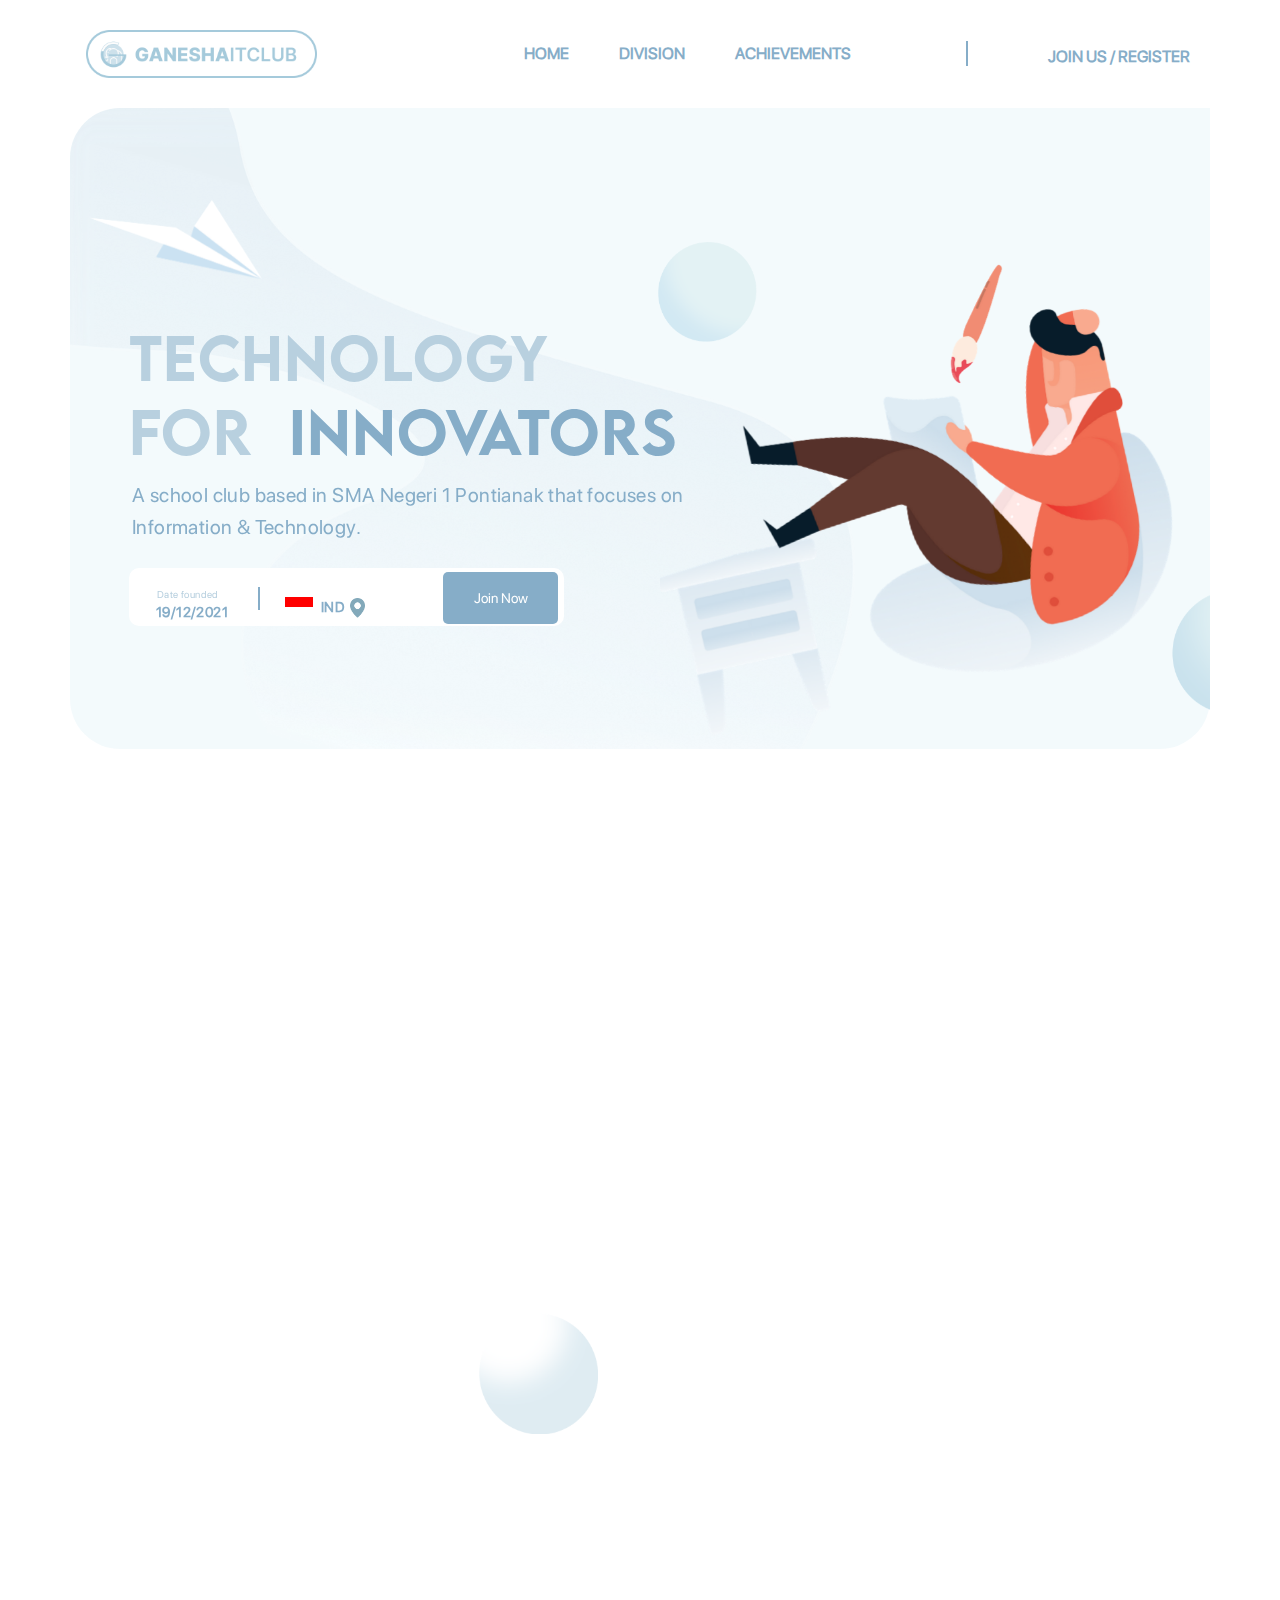
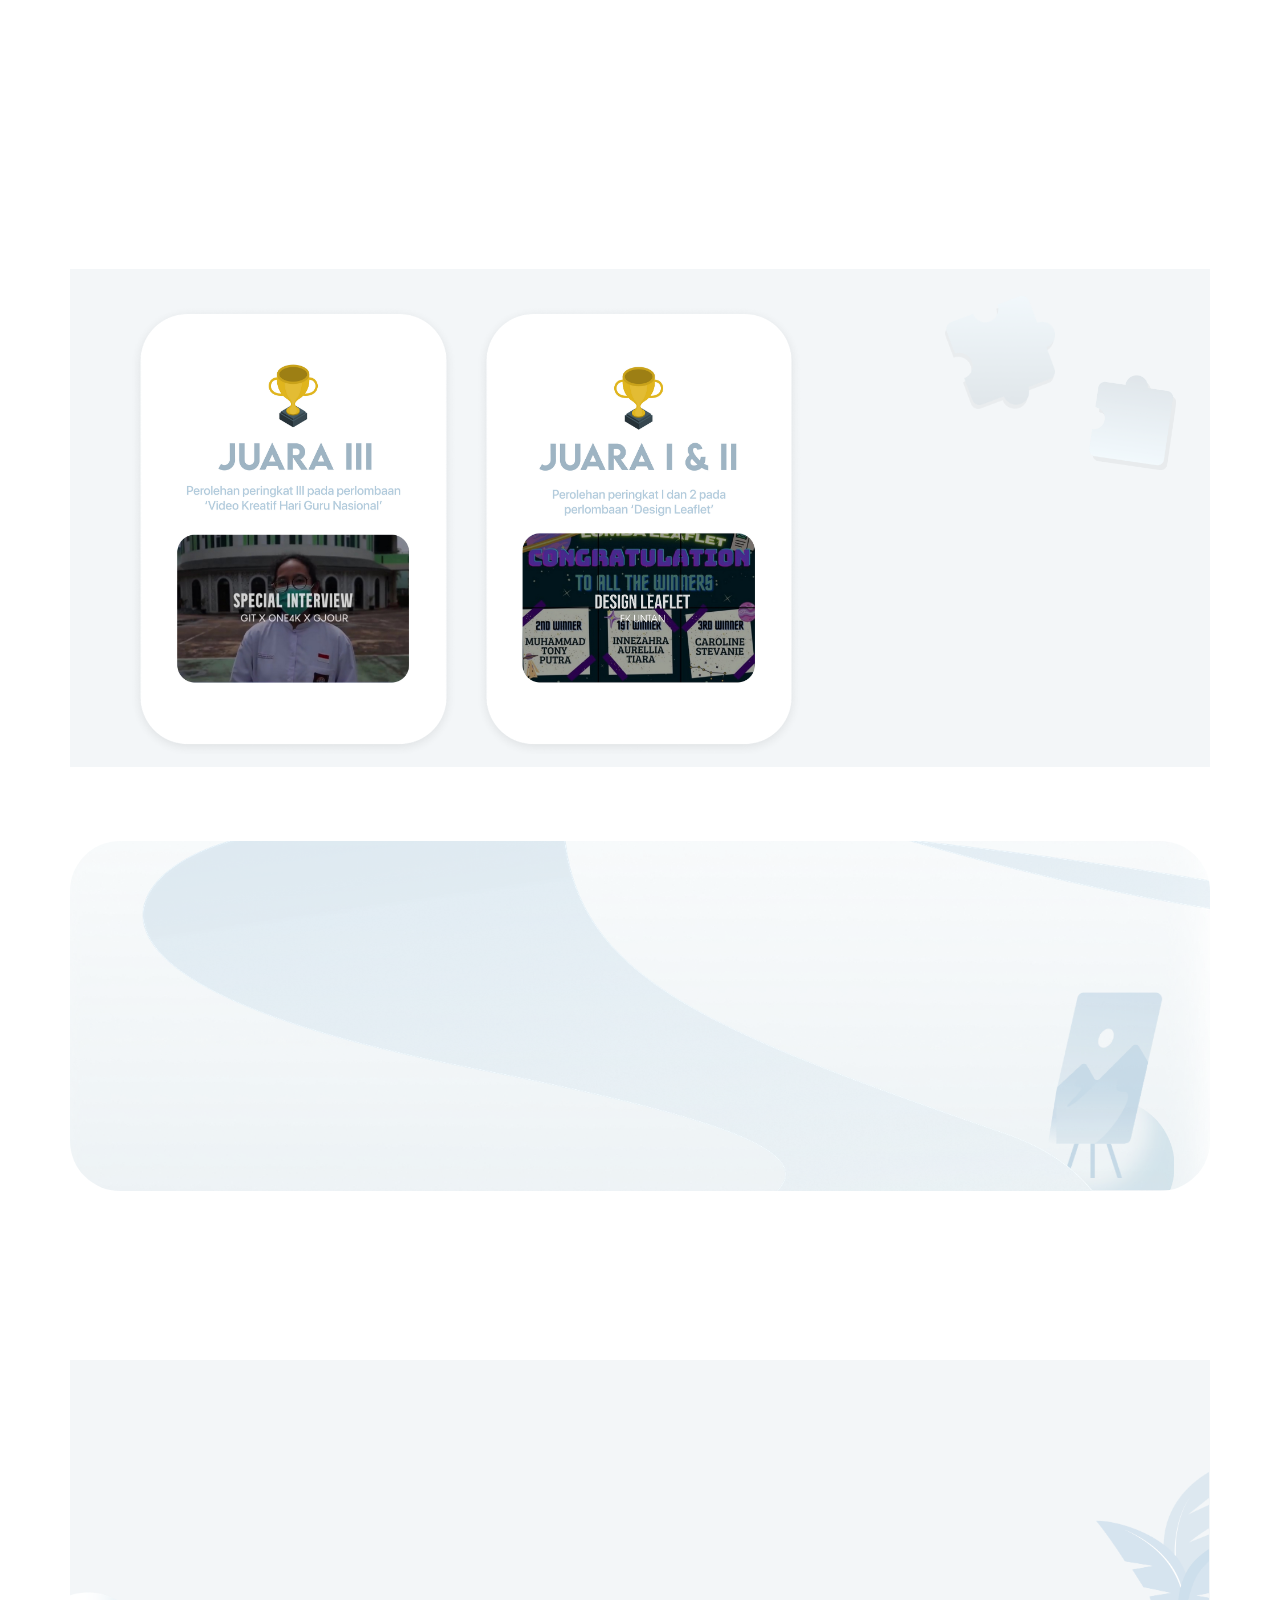
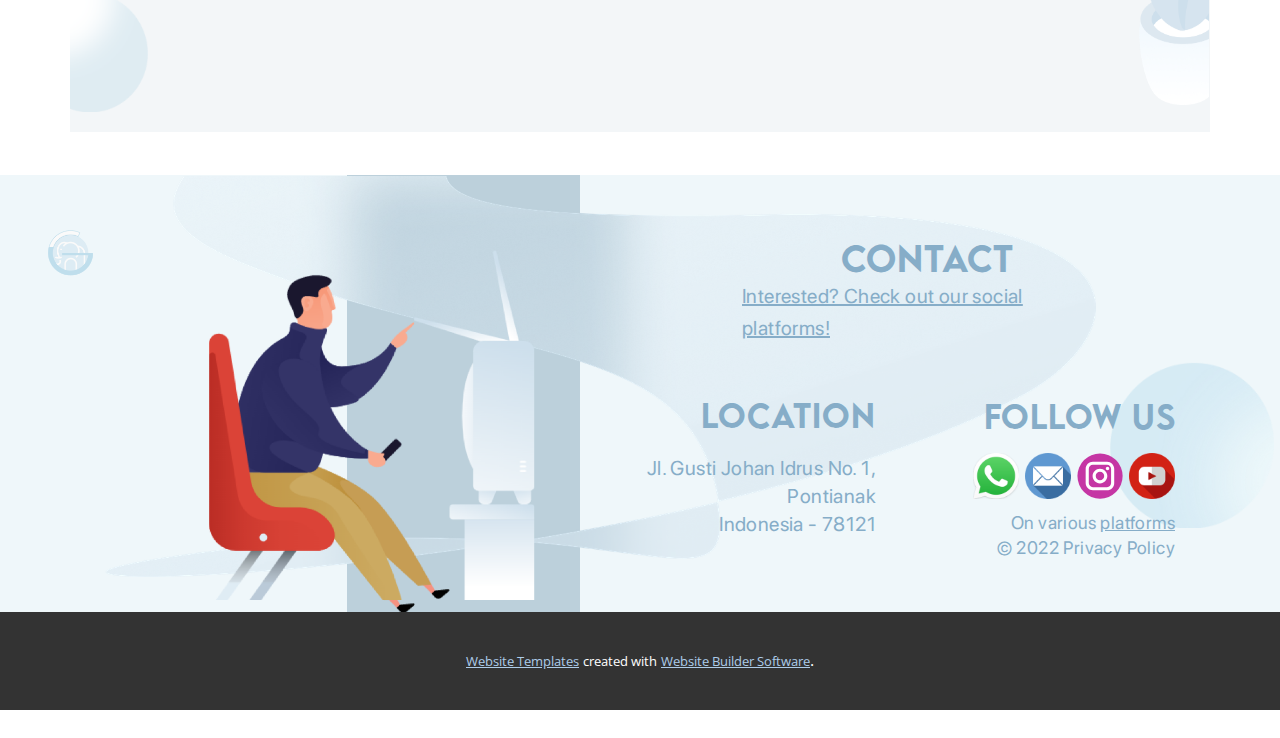
==== index.html @ 8671a5a2 "Add files via upload" ====
<!DOCTYPE html>
<html style="font-size: 16px;">
  <head>
    <meta name="viewport" content="width=device-width, initial-scale=1.0">
    <meta charset="utf-8">
    <meta name="keywords" content="TechnologyFor&nbsp; Innovators, Join Now, Date fou​nded​, programmingdivisi​on, networkingdivisi​on, divisions, multimediadivisi​on, Join Now, trained based onyour&nbsp; Interest, Join Now, learn from the&nbsp; experts, 2021, 03+, +62, what they said,​">
    <meta name="description" content="">
    <title>Ganesha IT Club</title>
    <link rel="stylesheet" href="nicepage.css" media="screen">
<link rel="stylesheet" href="Ganesha-IT-Club.css" media="screen">
    <script class="u-script" type="text/javascript" src="jquery.js" defer=""></script>
    <script class="u-script" type="text/javascript" src="nicepage.js" defer=""></script>
    <meta name="generator" content="Nicepage 4.12.5, nicepage.com">
    
    <link id="u-theme-google-font" rel="stylesheet" href="https://fonts.googleapis.com/css?family=Roboto:100,100i,300,300i,400,400i,500,500i,700,700i,900,900i|Open+Sans:300,300i,400,400i,500,500i,600,600i,700,700i,800,800i">
    <link id="u-page-google-font" rel="stylesheet" href="https://fonts.googleapis.com/css?family=Open+Sans:300,300i,400,400i,500,500i,600,600i,700,700i,800,800i">
    
    
    
    
    
    
    <script type="application/ld+json">{
		"@context": "http://schema.org",
		"@type": "Organization",
		"name": "Ganesha IT Club",
		"logo": "images/Group37.png",
		"sameAs": [
				"https://api.whatsapp.com/send/?phone=895701796272&text&app_absent=0",
				"mailto:ganeshaitclub@gmail.com",
				"https://instagram.com/ganeshaitclub?igshid=YmMyMTA2M2Y=",
				"https://www.youtube.com/channel/UCONysq06PXb99yZD545G6Gg"
		]
}</script>
    <meta name="theme-color" content="#478ac9">
    <meta property="og:title" content="Ganesha IT Club">
    <meta property="og:description" content="">
    <meta property="og:type" content="website">
  </head>
  <body data-home-page="Ganesha-IT-Club.html" data-home-page-title="Ganesha IT Club" class="u-body u-xl-mode"><header class="u-clearfix u-header u-header" id="sec-c2f5"><div class="u-clearfix u-sheet u-sheet-1">
        <div class="u-border-2 u-border-custom-color-2 u-hidden-xs u-line u-line-vertical u-line-1"></div>
        <a href="Ganesha-IT-Club.html#carousel_9ae9" data-page-id="45025967" class="u-image u-logo u-image-1" data-image-width="1328" data-image-height="276" title="." data-animation-name="customAnimationIn" data-animation-duration="3000">
          <img src="images/Group37.png" class="u-logo-image u-logo-image-1">
        </a>
        <nav class="u-menu u-menu-dropdown u-offcanvas u-menu-1" data-responsive-from="MD">
          <div class="menu-collapse u-custom-font" style="font-family: SFPRODISPLAYREGULAR; font-weight: 800;">
            <a class="u-button-style u-custom-left-right-menu-spacing u-custom-text-color u-custom-text-hover-color u-nav-link u-text-custom-color-1" href="#" style="font-size: calc(1em + 0px);">
              <svg class="u-svg-link" viewBox="0 0 24 24"><use xmlns:xlink="http://www.w3.org/1999/xlink" xlink:href="#svg-2156"></use></svg>
              <svg class="u-svg-content" version="1.1" id="svg-2156" viewBox="0 0 16 16" x="0px" y="0px" xmlns:xlink="http://www.w3.org/1999/xlink" xmlns="http://www.w3.org/2000/svg"><g><rect y="1" width="16" height="2"></rect><rect y="7" width="16" height="2"></rect><rect y="13" width="16" height="2"></rect>
</g></svg>
            </a>
          </div>
          <div class="u-custom-menu u-nav-container">
            <ul class="u-custom-font u-nav u-unstyled u-nav-1"><li class="u-nav-item"><a class="u-button-style u-nav-link u-text-custom-color-2 u-text-hover-palette-1-dark-2" href="Ganesha-IT-Club.html#carousel_9ae9" data-page-id="45025967" style="padding: 10px 25px;">HOME</a>
</li><li class="u-nav-item"><a class="u-button-style u-nav-link u-text-custom-color-2 u-text-hover-palette-1-dark-2" href="Ganesha-IT-Club.html#sec-ce22" data-page-id="45025967" style="padding: 10px 25px;">DIVISION</a>
</li><li class="u-nav-item"><a class="u-button-style u-nav-link u-text-custom-color-2 u-text-hover-palette-1-dark-2" href="Ganesha-IT-Club.html#sec-e7d6" data-page-id="45025967" style="padding: 10px 93px 10px 25px;">ACHIEVEMENTS</a>
</li></ul>
          </div>
          <div class="u-custom-menu u-nav-container-collapse">
            <div class="u-black u-container-style u-inner-container-layout u-opacity u-opacity-95 u-sidenav">
              <div class="u-inner-container-layout u-sidenav-overflow">
                <div class="u-menu-close"></div>
                <ul class="u-align-center u-nav u-popupmenu-items u-unstyled u-nav-2"><li class="u-nav-item"><a class="u-button-style u-nav-link" href="Ganesha-IT-Club.html#carousel_9ae9" data-page-id="45025967">HOME</a>
</li><li class="u-nav-item"><a class="u-button-style u-nav-link" href="Ganesha-IT-Club.html#sec-ce22" data-page-id="45025967">DIVISION</a>
</li><li class="u-nav-item"><a class="u-button-style u-nav-link" href="Ganesha-IT-Club.html#sec-e7d6" data-page-id="45025967">ACHIEVEMENTS</a>
</li></ul>
              </div>
            </div>
            <div class="u-black u-menu-overlay u-opacity u-opacity-70"></div>
          </div>
        </nav>
        <nav class="u-hidden-lg u-hidden-md u-hidden-sm u-hidden-xs u-menu u-menu-dropdown u-offcanvas u-menu-2">
          <div class="menu-collapse u-custom-font" style="font-weight: 700; font-family: SFPRODISPLAYREGULAR;">
            <a class="u-button-style u-custom-text-color u-custom-text-hover-color u-nav-link" href="#">
              <svg class="u-svg-link" viewBox="0 0 24 24"><use xmlns:xlink="http://www.w3.org/1999/xlink" xlink:href="#svg-1aa8"></use></svg>
              <svg class="u-svg-content" version="1.1" id="svg-1aa8" viewBox="0 0 16 16" x="0px" y="0px" xmlns:xlink="http://www.w3.org/1999/xlink" xmlns="http://www.w3.org/2000/svg"><g><rect y="1" width="16" height="2"></rect><rect y="7" width="16" height="2"></rect><rect y="13" width="16" height="2"></rect>
</g></svg>
            </a>
          </div>
          <div class="u-custom-menu u-nav-container">
            <ul class="u-custom-font u-nav u-unstyled u-nav-3"><li class="u-nav-item"><a class="u-button-style u-nav-link u-text-custom-color-2 u-text-hover-palette-1-dark-2" href="https://forms.gle/nA387MDJdtx73Ndt5">JOIN US / REGISTER</a>
</li></ul>
          </div>
          <div class="u-custom-menu u-nav-container-collapse">
            <div class="u-black u-container-style u-inner-container-layout u-opacity u-opacity-95 u-sidenav">
              <div class="u-inner-container-layout u-sidenav-overflow">
                <div class="u-menu-close"></div>
                <ul class="u-align-center u-nav u-popupmenu-items u-unstyled u-nav-4"><li class="u-nav-item"><a class="u-button-style u-nav-link" href="https://forms.gle/nA387MDJdtx73Ndt5">JOIN US / REGISTER</a>
</li></ul>
              </div>
            </div>
            <div class="u-black u-menu-overlay u-opacity u-opacity-70"></div>
          </div>
        </nav>
      </div></header>
    <section class="u-clearfix u-section-1" id="carousel_9ae9">
      <div class="u-clearfix u-sheet u-sheet-1">
        <img class="u-image u-image-default u-preserve-proportions u-image-1" src="images/Group3.png" alt="" data-image-width="904" data-image-height="413">
        <img class="u-bottom-left-radius-50 u-bottom-right-radius-50 u-expanded-width u-image u-image-round u-opacity u-opacity-70 u-top-left-radius-50 u-image-2" src="images/Group29.png" alt="" data-image-width="7160" data-image-height="3880">
        <img class="u-image u-image-contain u-image-default u-preserve-proportions u-image-3" src="images/Group3.png" alt="" data-image-width="904" data-image-height="413" data-animation-name="customAnimationIn" data-animation-duration="3000">
        <h2 class="u-custom-font u-text u-text-default u-text-1" data-animation-name="customAnimationIn" data-animation-duration="2000" data-animation-direction="X">
          <span class="u-text-custom-color-1">Technology<br>For&nbsp;
          </span>
          <span class="u-text-custom-color-2">Innovators</span>
        </h2>
        <p class="u-custom-font u-large-text u-text u-text-custom-color-2 u-text-variant u-text-2" data-animation-name="customAnimationIn" data-animation-duration="3000"> A school club based in SMA Negeri 1 Pontianak that focuses on Information &amp; Technology.</p>
        <img class="u-expanded-width-xs u-image u-image-default u-preserve-proportions u-image-4" src="images/Group30.png" alt="" data-image-width="3804" data-image-height="3256" data-animation-name="customAnimationIn" data-animation-duration="2000">
        <img class="u-image u-image-default u-preserve-proportions u-image-5" src="images/Group281.png" alt="" data-image-width="3444" data-image-height="3136" data-animation-name="customAnimationIn" data-animation-duration="2000" data-animation-direction="X">
        <div class="u-container-style u-group u-radius-10 u-shape-round u-white u-group-1" data-animation-name="customAnimationIn" data-animation-duration="2000">
          <div class="u-container-layout u-container-layout-1">
            <div class="u-border-2 u-border-custom-color-2 u-line u-line-vertical u-line-1"></div>
            <div class="u-align-center u-container-style u-custom-color-2 u-group u-hidden-xs u-hover-feature u-radius-5 u-shape-round u-group-2" data-href="https://forms.gle/nA387MDJdtx73Ndt5" data-animation-name="customAnimationIn" data-animation-duration="2000">
              <div class="u-container-layout u-valign-middle u-container-layout-2">
                <p class="u-align-center u-custom-font u-text u-text-default u-text-3">
                  <a class="u-active-none u-border-none u-btn u-button-link u-button-style u-hover-none u-none u-text-body-alt-color u-text-hover-palette-1-dark-1 u-btn-1" href="https://forms.gle/nA387MDJdtx73Ndt5">Join Now</a>
                </p>
              </div>
            </div>
            <h2 class="u-custom-font u-text u-text-custom-color-1 u-text-4">Date fou​nded </h2>
            <div class="u-custom-color-3 u-preserve-proportions u-shape u-shape-rectangle u-shape-1"></div>
            <div class="u-shape u-shape-rectangle u-white u-shape-2"></div>
            <p class="u-custom-font u-large-text u-text u-text-custom-color-2 u-text-variant u-text-5">IND<span style="font-weight: 400;"></span>
            </p>
            <img class="u-image u-image-contain u-image-default u-image-6" src="images/Vector.png" alt="" data-image-width="56" data-image-height="73">
            <p class="u-custom-font u-large-text u-text u-text-custom-color-2 u-text-variant u-text-6">19/12/2021</p>
          </div>
        </div>
        <div class="u-container-style u-group u-hidden-xl u-hidden-xs u-radius-10 u-shape-round u-white u-group-3" data-animation-name="customAnimationIn" data-animation-duration="2000">
          <div class="u-container-layout u-container-layout-3">
            <div class="u-border-2 u-border-custom-color-2 u-line u-line-vertical u-line-2"></div>
            <h2 class="u-custom-font u-text u-text-custom-color-1 u-text-7">Date fou​nded </h2>
            <div class="u-custom-color-3 u-preserve-proportions u-shape u-shape-rectangle u-shape-3"></div>
            <div class="u-shape u-shape-rectangle u-white u-shape-4"></div>
            <p class="u-custom-font u-hidden-xl u-large-text u-text u-text-custom-color-2 u-text-variant u-text-8">IND<span style="font-weight: 400;"></span>
            </p>
            <img class="u-image u-image-contain u-image-default u-image-7" src="images/Vector.png" alt="" data-image-width="56" data-image-height="73">
            <p class="u-custom-font u-large-text u-text u-text-custom-color-2 u-text-variant u-text-9">19/12/2021</p>
          </div>
        </div>
        <div class="u-align-center u-container-style u-custom-color-2 u-group u-hidden-xl u-hover-feature u-radius-5 u-shape-round u-group-4" data-href="https://forms.gle/nA387MDJdtx73Ndt5" data-animation-name="customAnimationIn" data-animation-duration="2000" data-animation-direction="">
          <div class="u-container-layout u-valign-middle u-container-layout-4">
            <p class="u-align-center u-custom-font u-text u-text-default u-text-10">
              <a class="u-active-none u-border-none u-btn u-button-link u-button-style u-hover-none u-none u-text-hover-palette-1-dark-1 u-text-white u-btn-2" href="https://forms.gle/nA387MDJdtx73Ndt5">Join Now</a>
            </p>
          </div>
        </div>
      </div>
      
      
    </section>
    <section class="u-clearfix u-section-2" id="sec-ce22">
      <div class="u-clearfix u-sheet u-sheet-1">
        <div class="u-align-center u-container-style u-custom-color-2 u-group u-hidden-xl u-hidden-xs u-hover-feature u-radius-5 u-shape-round u-group-1" data-animation-name="customAnimationIn" data-animation-duration="2000" data-href="https://forms.gle/nA387MDJdtx73Ndt5">
          <div class="u-container-layout u-container-layout-1">
            <h2 class="u-custom-font u-hidden-xl u-text u-text-white u-text-1">
              <a class="u-active-none u-border-none u-btn u-button-link u-button-style u-hover-none u-none u-text-custom-color-9 u-text-hover-palette-1-dark-2 u-btn-1" href="https://forms.gle/nA387MDJdtx73Ndt5">Join Now</a>
            </h2>
          </div>
        </div>
        <p class="u-custom-font u-text u-text-white u-text-2" data-animation-name="customAnimationIn" data-animation-duration="2500">2</p>
        <p class="u-custom-font u-text u-text-white u-text-3" data-animation-name="customAnimationIn" data-animation-duration="2500" data-animation-direction="">3</p>
        <img class="u-image u-image-contain u-image-default u-preserve-proportions u-image-1" src="images/freepik--Pin--inject-2.png" alt="" data-image-width="255" data-image-height="398" data-animation-name="customAnimationIn" data-animation-duration="2000" data-animation-direction="">
        <div class="u-container-style u-group u-radius-24 u-shape-round u-white u-group-2" data-animation-name="customAnimationIn" data-animation-duration="2500" data-animation-direction="Right">
          <div class="u-container-layout u-container-layout-2">
            <img class="u-image u-image-contain u-image-default u-preserve-proportions u-image-2" src="images/freepik--device-2--inject-1261.png" alt="" data-image-width="962" data-image-height="505">
            <div class="u-custom-color-2 u-hidden-xs u-preserve-proportions u-shape u-shape-circle u-shape-1" data-animation-name="customAnimationIn" data-animation-duration="2500"></div>
            <h2 class="u-custom-font u-text u-text-default u-text-4">
              <font color="#b8d0df">programming</font>
              <br>
              <span class="u-text-custom-color-1">divisi​on</span>
            </h2>
          </div>
        </div>
        <p class="u-custom-font u-hidden-xs u-text u-text-default u-text-white u-text-5" data-animation-name="customAnimationIn" data-animation-duration="2500">2</p>
        <div class="u-align-right-lg u-align-right-md u-align-right-sm u-align-right-xl u-container-style u-group u-radius-24 u-shape-round u-white u-group-3" data-animation-name="customAnimationIn" data-animation-duration="2500">
          <div class="u-container-layout u-container-layout-3">
            <img class="u-image u-image-contain u-image-default u-preserve-proportions u-image-3" src="images/Group32.png" alt="" data-image-width="668" data-image-height="812">
            <h2 class="u-custom-font u-text u-text-6">
              <font color="#b8d0df">networking</font>
              <br>
              <span class="u-text-custom-color-1">divisi​on</span>
            </h2>
          </div>
        </div>
        <div class="u-custom-color-2 u-hidden-xs u-shape u-shape-circle u-shape-2" data-animation-name="customAnimationIn" data-animation-duration="2500"></div>
        <p class="u-custom-font u-hidden-xs u-text u-text-default u-text-white u-text-7" data-animation-name="customAnimationIn" data-animation-duration="2500">3</p>
        <h2 class="u-custom-font u-text u-text-default u-text-8" data-animation-name="customAnimationIn" data-animation-duration="2000" data-animation-direction="">
          <span class="u-text-custom-color-1">division</span>
          <span class="u-text-custom-color-2">s</span>
        </h2>
        <div class="u-container-style u-group u-radius-24 u-shape-round u-white u-group-4" data-animation-name="customAnimationIn" data-animation-duration="2500" data-animation-delay="0" data-animation-direction="X">
          <div class="u-container-layout u-container-layout-4">
            <div class="u-custom-color-2 u-hidden-xs u-shape u-shape-circle u-shape-3" data-animation-name="customAnimationIn" data-animation-duration="2500"></div>
            <img class="u-image u-image-contain u-image-default u-preserve-proportions u-image-4" src="images/freepik--pen-tool--inject-2.png" alt="" data-image-width="504" data-image-height="843" data-animation-name="" data-animation-duration="0" data-animation-direction="">
            <h2 class="u-custom-font u-text u-text-default u-text-9">
              <font color="#b8d0df">multimedia</font>
              <br>
              <span class="u-text-custom-color-1">divisi​on</span>
            </h2>
          </div>
        </div>
        <p class="u-custom-font u-text u-text-default u-text-white u-text-10" data-animation-name="customAnimationIn" data-animation-duration="2500">1</p>
        <p class="u-align-center-xs u-custom-font u-large-text u-text u-text-custom-color-2 u-text-variant u-text-11" data-animation-name="customAnimationIn" data-animation-duration="3000">Here are Ganesha IT Club class divisions. You can only choose one out of 3. Make sure you choose it based on your interest.</p>
        <div class="u-align-center-lg u-align-center-md u-align-center-sm u-align-center-xl u-align-left-xs u-container-style u-custom-color-2 u-group u-hover-feature u-radius-5 u-shape-round u-group-5" data-animation-name="customAnimationIn" data-animation-duration="2000" data-href="https://forms.gle/nA387MDJdtx73Ndt5">
          <div class="u-container-layout u-container-layout-5">
            <h2 class="u-custom-font u-text u-text-12">
              <a class="u-active-none u-border-none u-btn u-button-link u-button-style u-hover-none u-none u-text-custom-color-9 u-text-hover-palette-1-dark-2 u-btn-2" href="https://forms.gle/nA387MDJdtx73Ndt5" data-animation-name="customAnimationIn" data-animation-duration="2000">
                <br>Join Now
              </a>
            </h2>
          </div>
        </div>
        <img class="u-image u-image-contain u-image-default u-preserve-proportions u-image-5" src="images/freepik--speech-bubble--inject-2.png" alt="" data-image-width="528" data-image-height="592" data-animation-name="customAnimationIn" data-animation-duration="4000">
        <img class="u-image u-image-contain u-image-default u-preserve-proportions u-image-6" src="images/Ellipse14.png" alt="" data-image-width="692" data-image-height="707">
        <img class="u-image u-image-contain u-image-default u-preserve-proportions u-image-7" src="images/Group11.png" alt="" data-image-width="2508" data-image-height="1931" data-animation-name="customAnimationIn" data-animation-duration="2000" data-animation-direction="X">
        <img class="u-image u-image-contain u-image-default u-preserve-proportions u-image-8" src="images/freepik--paper-plane--inject-2.png" alt="" data-image-width="876" data-image-height="1065" data-animation-name="customAnimationIn" data-animation-duration="3000" data-animation-direction="" data-animation-delay="3000">
        <img class="u-image u-image-contain u-image-default u-preserve-proportions u-image-9" src="images/freepik--Robot--inject-44.png" alt="" data-image-width="1272" data-image-height="1406" data-animation-name="customAnimationIn" data-animation-duration="2000">
        <img class="u-image u-image-contain u-image-default u-preserve-proportions u-image-10" src="images/Ellipse16.png" alt="" data-image-width="431" data-image-height="440" data-animation-name="customAnimationIn" data-animation-duration="2000">
        <h2 class="u-align-center-xs u-custom-font u-text u-text-default-lg u-text-default-md u-text-default-sm u-text-default-xl u-text-13" data-animation-name="customAnimationIn" data-animation-duration="2000">
          <span class="u-text-custom-color-1">trained based on<br>your
          </span>&nbsp;<span class="u-text-custom-color-2">Interest</span>
        </h2>
        <p class="u-align-center-xs u-custom-font u-large-text u-text u-text-custom-color-2 u-text-variant u-text-14" data-animation-name="customAnimationIn" data-animation-duration="3000"> We are always trying to reach out every members capability with fun and enjoyable teaching method.</p>
        <div class="u-align-center-lg u-align-center-md u-align-center-sm u-align-center-xl u-container-style u-custom-color-2 u-group u-hover-feature u-radius-5 u-shape-round u-group-6" data-animation-name="customAnimationIn" data-animation-duration="2000" data-href="https://forms.gle/nA387MDJdtx73Ndt5">
          <div class="u-container-layout u-container-layout-6">
            <h2 class="u-custom-font u-text u-text-15">
              <a class="u-active-none u-border-none u-btn u-button-link u-button-style u-hover-none u-none u-text-custom-color-9 u-text-hover-palette-1-dark-2 u-btn-3" href="https://forms.gle/nA387MDJdtx73Ndt5">
                <br>Join Now
              </a>
            </h2>
          </div>
        </div>
      </div>
      
      
      
    </section>
    <section class="u-clearfix u-section-3" id="sec-e7d6">
      <div class="u-clearfix u-sheet u-sheet-1">
        <h2 class="u-custom-font u-text u-text-default u-text-1" data-animation-name="customAnimationIn" data-animation-duration="2000">
          <span class="u-text-custom-color-2">
            <font color="#b8d0df">achievements</font>
          </span>
        </h2>
        <img class="u-image u-image-contain u-image-default u-preserve-proportions u-image-1" src="images/freepik--graduation-cap--inject-11.png" alt="" data-image-width="600" data-image-height="421" data-animation-name="customAnimationIn" data-animation-duration="2000">
        <p class="u-align-center-xs u-custom-font u-large-text u-text u-text-custom-color-2 u-text-variant u-text-2" data-animation-name="customAnimationIn" data-animation-duration="3000">Here are all Ganesha IT Club latest achievements</p>
        <div class="u-custom-color-1 u-shape u-shape-circle u-shape-1" data-animation-name="customAnimationIn" data-animation-duration="2000" data-animation-direction=""></div>
        <p class="u-custom-font u-large-text u-text u-text-custom-color-2 u-text-variant u-text-3" data-animation-name="customAnimationIn" data-animation-duration="3000">2021&nbsp; &nbsp; &nbsp; &nbsp; &nbsp; &nbsp; &nbsp;2022</p>
        <div class="u-custom-color-2 u-shape u-shape-circle u-shape-2" data-animation-name="customAnimationIn" data-animation-duration="3000" data-animation-direction=""></div>
        <div class="u-custom-color-9 u-expanded-width u-shape u-shape-rectangle u-shape-3"></div>
        <img class="u-hidden-xs u-image u-image-default u-image-2" src="images/Group341.png" alt="" data-image-width="3148" data-image-height="2589" data-animation-name="customAnimationIn" data-animation-duration="2000" data-animation-direction="">
        <div class="u-gallery u-layout-grid u-lightbox u-no-transition u-show-text-none u-gallery-1">
          <div class="u-gallery-inner u-gallery-inner-1">
            <div class="u-effect-hover-zoom u-gallery-item u-shape-rectangle" data-href="https://www.instagram.com/p/CbunJYQBXY1/?utm_source=ig_web_copy_link">
              <div class="u-back-slide">
                <img class="u-back-image u-expanded" src="images/Group251.png" data-image-width="2144" data-image-height="2944">
              </div>
              <div class="u-over-slide u-shading u-over-slide-1">
                <h3 class="u-gallery-heading"></h3>
                <p class="u-gallery-text"></p>
              </div>
            </div>
            <div class="u-effect-hover-zoom u-gallery-item u-shape-rectangle" data-href="https://www.instagram.com/p/CdxMrY2Lj1Q/?utm_source=ig_web_copy_link">
              <div class="u-back-slide">
                <img class="u-back-image u-expanded" src="images/Group36.png" data-image-width="2144" data-image-height="2944">
              </div>
              <div class="u-over-slide u-shading u-over-slide-2">
                <h3 class="u-gallery-heading"></h3>
                <p class="u-gallery-text"></p>
              </div>
            </div>
          </div>
        </div>
        <img class="u-image u-image-contain u-image-default u-opacity u-opacity-55 u-preserve-proportions u-image-3" src="images/path152.png" alt="" data-image-width="633" data-image-height="694">
        <img class="u-image u-image-default u-opacity u-opacity-50 u-preserve-proportions u-image-4" src="images/path102.png" alt="" data-image-width="648" data-image-height="664">
        <div class="u-gallery u-hidden-xs u-layout-grid u-lightbox u-no-transition u-show-text-none u-gallery-2">
          <div class="u-gallery-inner u-gallery-inner-2">
            <div class="u-effect-hover-zoom u-gallery-item u-shape-rectangle">
              <div class="u-back-slide">
                <img class="u-back-image u-expanded" src="images/Group251.png" data-image-width="2144" data-image-height="2944">
              </div>
              <div class="u-over-slide u-shading u-over-slide-3">
                <h3 class="u-gallery-heading"></h3>
                <p class="u-gallery-text"></p>
              </div>
            </div>
            <div class="u-effect-hover-zoom u-gallery-item u-shape-rectangle">
              <div class="u-back-slide">
                <img class="u-back-image u-expanded" src="images/Group36.png" data-image-width="2144" data-image-height="2944">
              </div>
              <div class="u-over-slide u-shading u-over-slide-4">
                <h3 class="u-gallery-heading"></h3>
                <p class="u-gallery-text"></p>
              </div>
            </div>
          </div>
        </div>
        <div class="u-custom-color-1 u-hidden-xl u-shape u-shape-circle u-shape-4" data-animation-name="customAnimationIn" data-animation-duration="3000" data-animation-direction=""></div>
      </div>
    </section>
    <section class="u-clearfix u-section-4" id="carousel_b756">
      <div class="u-clearfix u-sheet u-sheet-1">
        <p class="u-custom-font u-hidden-xl u-large-text u-text u-text-custom-color-2 u-text-variant u-text-1" data-animation-name="customAnimationIn" data-animation-duration="2000">Based on Pontianak,&nbsp;<br>Indonesia.
        </p>
        <h2 class="u-custom-font u-hidden-xl u-text u-text-2">
          <span class="u-text-custom-color-2">
            <font color="#b8d0df">+62</font>
          </span>
        </h2>
        <img class="u-image u-image-default u-preserve-proportions u-image-1" src="images/Ellipse12.png" alt="" data-image-width="953" data-image-height="672">
        <img class="u-image u-image-default u-preserve-proportions u-image-2" src="images/Group9.png" alt="" data-image-width="1804" data-image-height="1454">
        <img class="u-expanded-width u-image u-image-round u-radius-50 u-image-3" src="images/Group34.png" alt="" data-image-width="7128" data-image-height="2308">
        <h2 class="u-custom-font u-text u-text-default u-text-3" data-animation-name="customAnimationIn" data-animation-duration="2000">
          <span class="u-text-custom-color-1">learn from the&nbsp;</span>
          <span class="u-text-custom-color-2">experts</span>
        </h2>
        <p class="u-custom-font u-large-text u-text u-text-custom-color-2 u-text-variant u-text-4" data-animation-name="customAnimationIn" data-animation-duration="3000" data-animation-direction="">Not only for experts but also beginners.</p>
        <div class="u-hidden-xs u-list u-list-1">
          <div class="u-repeater u-repeater-1">
            <div class="u-container-style u-list-item u-repeater-item">
              <div class="u-container-layout u-similar-container u-container-layout-1">
                <h2 class="u-custom-font u-custom-item u-text u-text-default u-text-5" data-animation-name="customAnimationIn" data-animation-duration="2000">
                  <span class="u-text-custom-color-1">20<span class="u-text-custom-color-2">22</span>
                  </span>
                </h2>
              </div>
            </div>
            <div class="u-container-style u-list-item u-repeater-item">
              <div class="u-container-layout u-similar-container u-container-layout-2">
                <h2 class="u-custom-font u-custom-item u-text u-text-default u-text-6" data-animation-name="customAnimationIn" data-animation-duration="2000">
                  <span class="u-text-custom-color-1" style="">03+</span>
                </h2>
              </div>
            </div>
            <div class="u-container-style u-list-item u-repeater-item">
              <div class="u-container-layout u-similar-container u-container-layout-3">
                <h2 class="u-custom-font u-custom-item u-text u-text-default u-text-7" data-animation-name="customAnimationIn" data-animation-duration="2000">
                  <span class="u-text-custom-color-1" style="">+62</span>
                </h2>
              </div>
            </div>
          </div>
        </div>
        <p class="u-custom-font u-hidden-xs u-large-text u-text u-text-custom-color-2 u-text-variant u-text-8" data-animation-name="customAnimationIn" data-animation-duration="3000">Officially registered as a school organization<br>
        </p>
        <p class="u-custom-font u-hidden-xs u-large-text u-text u-text-custom-color-2 u-text-variant u-text-9" data-animation-name="customAnimationIn" data-animation-duration="3000">Cooperated with<br>various organizations
        </p>
        <p class="u-custom-font u-hidden-xs u-large-text u-text u-text-custom-color-2 u-text-variant u-text-10" data-animation-name="customAnimationIn" data-animation-duration="3000">Based on Pontianak, Indonesia</p>
        <img class="u-image u-image-default u-preserve-proportions u-image-4" src="images/vektorscientist1.png" alt="" data-image-width="3704" data-image-height="2308" data-animation-name="customAnimationIn" data-animation-duration="2500">
        <img class="u-hidden-xs u-image u-image-contain u-image-default u-preserve-proportions u-image-5" src="images/Ellipse13.png" alt="" data-image-width="630" data-image-height="511">
        <p class="u-custom-font u-hidden-xl u-large-text u-text u-text-custom-color-2 u-text-variant u-text-11" data-animation-name="customAnimationIn" data-animation-duration="3000">Collaborated with various school organization</p>
        <p class="u-custom-font u-hidden-xl u-large-text u-text u-text-custom-color-2 u-text-variant u-text-12" data-animation-name="customAnimationIn" data-animation-duration="3000">Collaborated with various school organization</p>
        <img class="u-expanded-width u-hidden-lg u-hidden-md u-hidden-xl u-image u-image-round u-radius-50 u-image-6" src="images/Group34.png" alt="" data-image-width="7128" data-image-height="2308">
        <p class="u-custom-font u-hidden-xl u-large-text u-text u-text-custom-color-2 u-text-variant u-text-13" data-animation-name="customAnimationIn" data-animation-duration="3000">Based in Pontianak,&nbsp;<br>Indonesia
        </p>
        <p class="u-custom-font u-hidden-xl u-large-text u-text u-text-custom-color-2 u-text-variant u-text-14" data-animation-name="customAnimationIn" data-animation-duration="3000">Collaborated with various school organization</p>
        <p class="u-custom-font u-hidden-xl u-large-text u-text u-text-custom-color-2 u-text-variant u-text-15" data-animation-name="customAnimationIn" data-animation-duration="3000">Officially registered as a<br>school organization
        </p>
        <h2 class="u-custom-font u-hidden-xl u-text u-text-16" data-animation-name="customAnimationIn" data-animation-duration="2000">
          <span class="u-text-custom-color-1">20</span>
          <span class="u-text-custom-color-2">22</span>
        </h2>
        <h2 class="u-custom-font u-hidden-xl u-text u-text-17" data-animation-name="customAnimationIn" data-animation-duration="2000">
          <font color="#b8d0df">+62</font>
        </h2>
        <h2 class="u-custom-font u-hidden-xl u-text u-text-18" data-animation-name="customAnimationIn" data-animation-duration="2000">
          <span class="u-text-custom-color-2">
            <font color="#b8d0df">03+</font>
          </span>
        </h2>
        <h2 class="u-align-center-xs u-custom-font u-hidden-xl u-text u-text-default-lg u-text-default-md u-text-default-sm u-text-default-xl u-text-19" data-animation-name="customAnimationIn" data-animation-duration="2000">
          <span class="u-text-custom-color-1">learn from the&nbsp; </span>
          <span class="u-text-custom-color-2">experts</span>
        </h2>
        <p class="u-align-center-xs u-custom-font u-hidden-xl u-large-text u-text u-text-custom-color-2 u-text-variant u-text-20" data-animation-name="customAnimationIn" data-animation-duration="3000" data-animation-direction="">Not only for experts but also beginners.</p>
        <img class="u-hidden-xl u-image u-image-default u-preserve-proportions u-image-7" src="images/Ellipse12.png" alt="" data-image-width="953" data-image-height="672">
        <img class="u-hidden-xl u-image u-image-default u-preserve-proportions u-image-8" src="images/Group9.png" alt="" data-image-width="1804" data-image-height="1454">
        <img class="u-hidden-lg u-hidden-md u-hidden-xl u-image u-image-default u-preserve-proportions u-image-9" src="images/vektorscientist1.png" alt="" data-image-width="3704" data-image-height="2308" data-animation-name="customAnimationIn" data-animation-duration="2500">
      </div>
    </section>
    <section class="u-clearfix u-section-5" id="sec-8838">
      <div class="u-clearfix u-sheet u-valign-middle-lg u-valign-middle-md u-valign-middle-sm u-valign-middle-xl u-sheet-1">
        <h2 class="u-custom-font u-text u-text-default u-text-1" data-animation-name="customAnimationIn" data-animation-duration="2000">
          <span style="color: rgb(184, 208, 223);">what </span>
          <span class="u-text-custom-color-2">they</span>
          <span style="color: rgb(184, 208, 223);"> said,</span>
        </h2>
        <div class="u-container-style u-custom-color-6 u-expanded-width u-group u-opacity u-opacity-95 u-shape-rectangle u-group-1">
          <div class="u-container-layout u-container-layout-1">
            <div class="u-container-style u-group u-radius-36 u-shape-round u-white u-group-2" data-animation-name="customAnimationIn" data-animation-duration="4000">
              <div class="u-container-layout u-container-layout-2">
                <img class="u-image u-image-contain u-image-default u-preserve-proportions u-image-1" src="images/73c8b6d3-17b7-493d-707c-31377c20c75a.png" alt="" data-image-width="128" data-image-height="91">
                <p class="u-custom-font u-text u-text-custom-color-2 u-text-2"> Tujuan pihak sekolah membentuk Ganesha IT Club yang lain dan tak bukan ialah untuk membangun rumah bagi siswa/i yang memiliki keahlian dalam bidang IT. Dengan itu, keahlian yang mereka miliki dapat tersalurkan dengan baik.<br>
                  <br>Rosmalina
                </p>
              </div>
            </div>
            <img class="u-image u-image-contain u-image-default u-image-2" src="images/Ellipse131.png" alt="" data-image-width="418" data-image-height="643">
            <div class="u-container-style u-group u-radius-36 u-shape-round u-white u-group-3" data-animation-name="customAnimationIn" data-animation-duration="4000">
              <div class="u-container-layout u-container-layout-3">
                <img class="u-image u-image-contain u-image-default u-preserve-proportions u-image-3" src="images/73c8b6d3-17b7-493d-707c-31377c20c75a.png" alt="" data-image-width="128" data-image-height="91">
                <img class="u-image u-image-contain u-image-default u-preserve-proportions u-image-4" src="images/freepik--speech-bubble--inject-11.png" alt="" data-image-width="536" data-image-height="394">
                <p class="u-custom-font u-text u-text-custom-color-2 u-text-3">
                  <br>Kehadiran Ganesha IT Club sangat membantu sekolah untuk dapat meliput seluruh kegiatan sekolah lebih terstuktur.&nbsp;<br>
                  <br>
                  <br>
                  <br>Risang Bagaskara<br>
                </p>
                <img class="u-image u-image-round u-preserve-proportions u-radius-50 u-image-5" src="images/image11.png" alt="" data-image-width="232" data-image-height="232">
              </div>
            </div>
            <div class="u-container-style u-group u-radius-36 u-shape-round u-white u-group-4" data-animation-name="customAnimationIn" data-animation-duration="4000">
              <div class="u-container-layout u-container-layout-4">
                <img class="u-image u-image-contain u-image-default u-preserve-proportions u-image-6" src="images/73c8b6d3-17b7-493d-707c-31377c20c75a.png" alt="" data-image-width="128" data-image-height="91">
                <p class="u-custom-font u-text u-text-custom-color-2 u-text-4">Dengan hadirnya Ganesha IT Club sebagai organisasi sekolah, sangat membantu saya dan teman-teman yang tertarik dalam bidang IT untuk melatih serta meningkatkan skill kami.&nbsp;<br>
                  <br>
                  <br>
                  <br>M. Tony Putra<br>
                </p>
                <img class="u-image u-image-round u-radius-50 u-image-7" src="images/WhatsAppImage2022-05-21at9.081.png" alt="" data-image-width="228" data-image-height="228">
              </div>
            </div>
            <img class="u-image u-image-contain u-image-default u-preserve-proportions u-image-8" src="images/freepik--Plant--inject-177.png" alt="" data-image-width="692" data-image-height="1487">
          </div>
        </div>
      </div>
    </section>
    
    
    <footer class="u-align-center-sm u-align-center-xs u-clearfix u-custom-color-7 u-footer" id="sec-882d"><div class="u-clearfix u-sheet u-sheet-1">
        <img class="u-image u-image-contain u-image-default u-preserve-proportions u-image-1" src="images/Ellipse121.png" alt="" data-image-width="381" data-image-height="386">
        <div class="u-custom-color-8 u-expanded-height u-shape u-shape-rectangle u-shape-1"></div>
        <img class="u-hidden-xs u-image u-image-contain u-image-default u-image-2" src="images/Vector2.png" alt="" data-image-width="6153" data-image-height="2492">
        <h2 class="u-custom-font u-text u-text-custom-color-2 u-text-1">contact</h2>
        <p class="u-align-right-xs u-custom-font u-large-text u-text u-text-custom-color-2 u-text-variant u-text-2">Interested? Check out our social platforms!</p>
        <h2 class="u-custom-font u-text u-text-custom-color-2 u-text-default u-text-3">location </h2>
        <h2 class="u-custom-font u-text u-text-custom-color-2 u-text-default u-text-4">follow us </h2>
        <div class="u-social-icons u-spacing-6 u-social-icons-1">
          <a class="u-social-url" title="Whatsapp" target="_blank" href="https://api.whatsapp.com/send/?phone=895701796272&amp;text&amp;app_absent=0"><span class="u-file-icon u-icon u-social-facebook u-social-icon u-icon-1"><img src="images/5968841.png" alt=""></span>
          </a>
          <a class="u-social-url" title="Email" target="_blank" href="mailto:ganeshaitclub@gmail.com"><span class="u-file-icon u-icon u-social-icon u-social-twitter u-icon-2"><img src="images/552486.png" alt=""></span>
          </a>
          <a class="u-social-url" title="instagram" target="_blank" href="https://instagram.com/ganeshaitclub?igshid=YmMyMTA2M2Y="><span class="u-icon u-social-icon u-social-instagram u-icon-3"><svg class="u-svg-link" preserveAspectRatio="xMidYMin slice" viewBox="0 0 112 112" style=""><use xmlns:xlink="http://www.w3.org/1999/xlink" xlink:href="#svg-30ce"></use></svg><svg class="u-svg-content" viewBox="0 0 112 112" x="0" y="0" id="svg-30ce"><circle fill="currentColor" cx="56.1" cy="56.1" r="55"></circle><path fill="#FFFFFF" d="M55.9,38.2c-9.9,0-17.9,8-17.9,17.9C38,66,46,74,55.9,74c9.9,0,17.9-8,17.9-17.9C73.8,46.2,65.8,38.2,55.9,38.2
            z M55.9,66.4c-5.7,0-10.3-4.6-10.3-10.3c-0.1-5.7,4.6-10.3,10.3-10.3c5.7,0,10.3,4.6,10.3,10.3C66.2,61.8,61.6,66.4,55.9,66.4z"></path><path fill="#FFFFFF" d="M74.3,33.5c-2.3,0-4.2,1.9-4.2,4.2s1.9,4.2,4.2,4.2s4.2-1.9,4.2-4.2S76.6,33.5,74.3,33.5z"></path><path fill="#FFFFFF" d="M73.1,21.3H38.6c-9.7,0-17.5,7.9-17.5,17.5v34.5c0,9.7,7.9,17.6,17.5,17.6h34.5c9.7,0,17.5-7.9,17.5-17.5V38.8
            C90.6,29.1,82.7,21.3,73.1,21.3z M83,73.3c0,5.5-4.5,9.9-9.9,9.9H38.6c-5.5,0-9.9-4.5-9.9-9.9V38.8c0-5.5,4.5-9.9,9.9-9.9h34.5
            c5.5,0,9.9,4.5,9.9,9.9V73.3z"></path></svg></span>
          </a>
          <a class="u-social-url" title="Youtube" target="_blank" href="https://www.youtube.com/channel/UCONysq06PXb99yZD545G6Gg"><span class="u-file-icon u-icon u-social-icon u-social-linkedin u-icon-4"><img src="images/185983.png" alt=""></span>
          </a>
        </div>
        <p class="u-align-right u-custom-font u-large-text u-text u-text-custom-color-2 u-text-variant u-text-5">Jl. Gusti Johan Idrus No. 1,<br>Pontianak<br>Indonesia - 78121
        </p>
        <p class="u-align-right u-custom-font u-large-text u-text u-text-custom-color-2 u-text-variant u-text-6">On various <span style="text-decoration: underline !important;">platforms</span>
        </p>
        <p class="u-align-right u-custom-font u-large-text u-text u-text-custom-color-2 u-text-variant u-text-7">&nbsp;© 2022 Privacy Policy</p>
        <img class="u-image u-image-default u-image-3" src="images/Group27.png" alt="" data-image-width="2960" data-image-height="2524">
        <img class="u-image u-image-default u-preserve-proportions u-image-4" src="images/LogoGaneshaITClubNewVer..png" alt="" data-image-width="500" data-image-height="500">
        <img class="u-image u-image-contain u-image-default u-preserve-proportions u-image-5" src="images/Ellipse121.png" alt="" data-image-width="381" data-image-height="386" data-animation-name="customAnimationIn" data-animation-duration="4000">
      </div></footer>
    <section class="u-backlink u-clearfix u-grey-80">
      <a class="u-link" href="https://nicepage.com/website-templates" target="_blank">
        <span>Website Templates</span>
      </a>
      <p class="u-text">
        <span>created with</span>
      </p>
      <a class="u-link" href="" target="_blank">
        <span>Website Builder Software</span>
      </a>. 
    </section>
  </body>
</html>
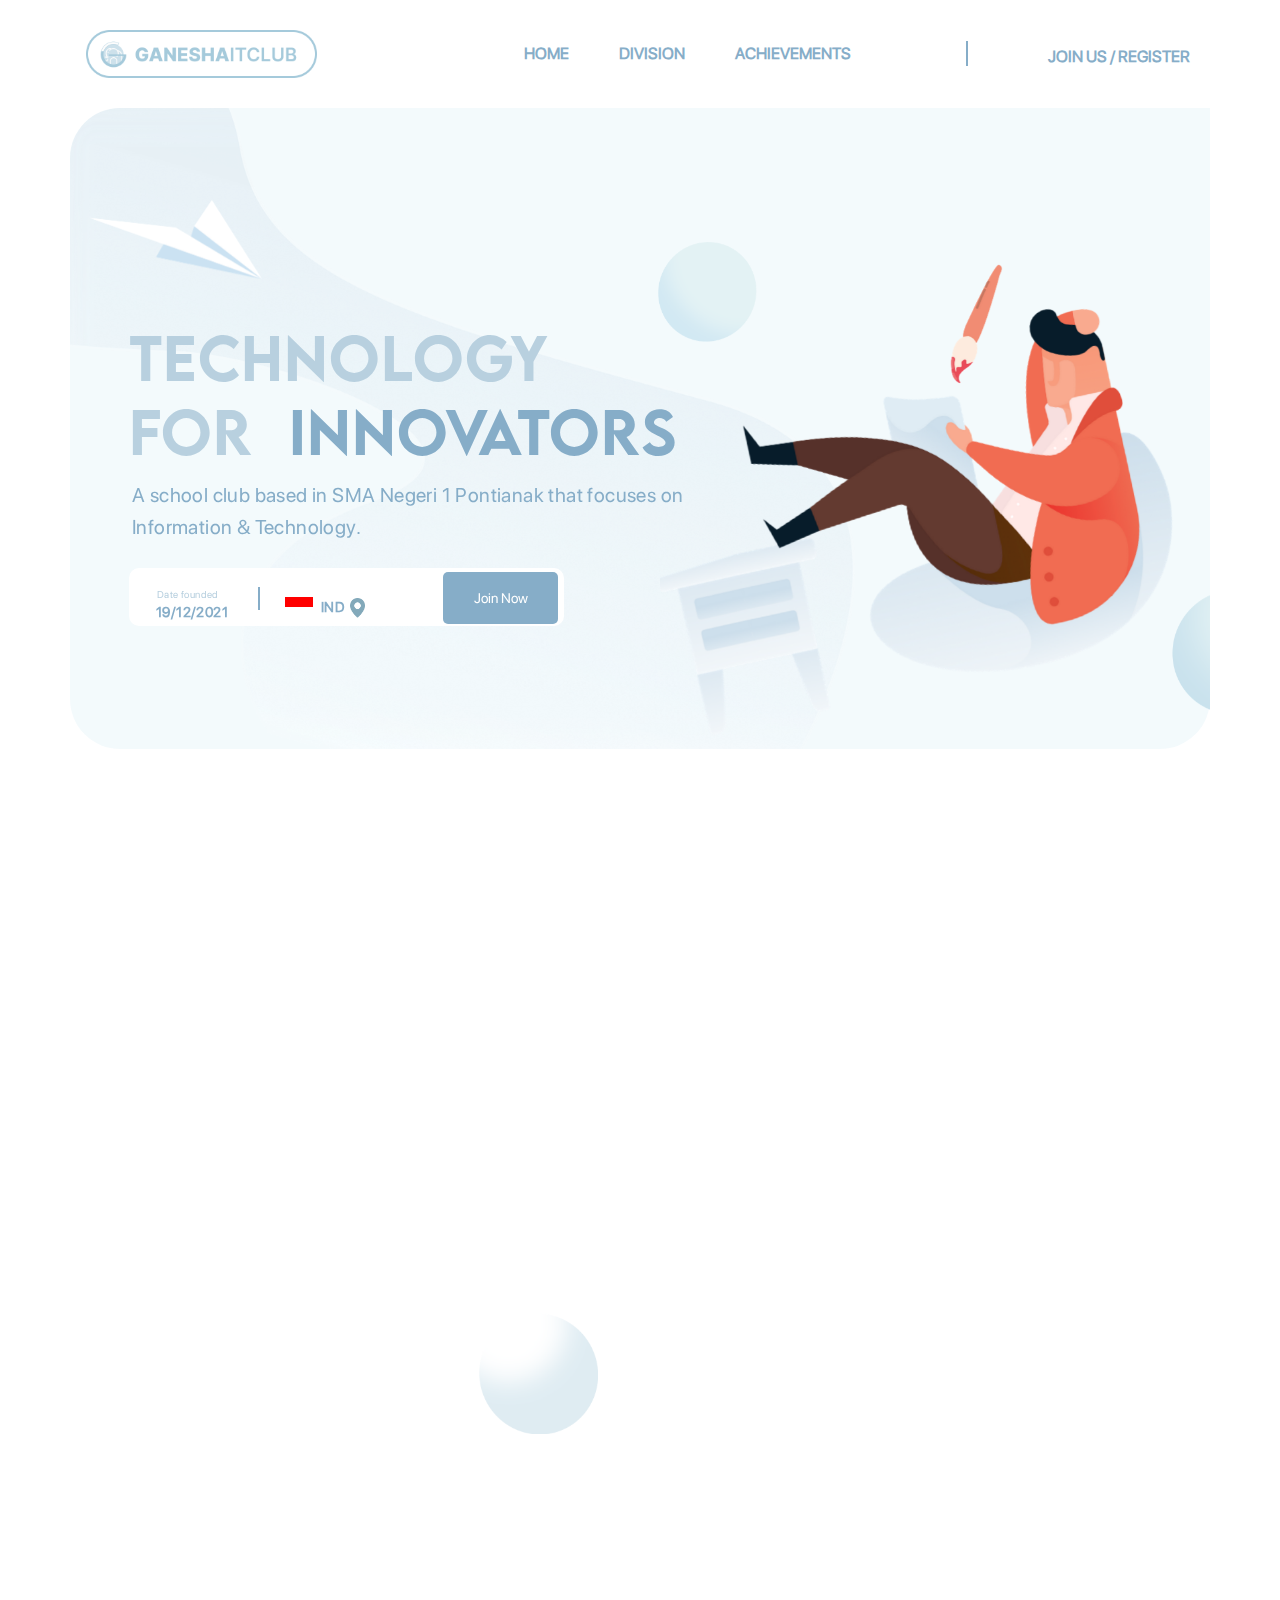
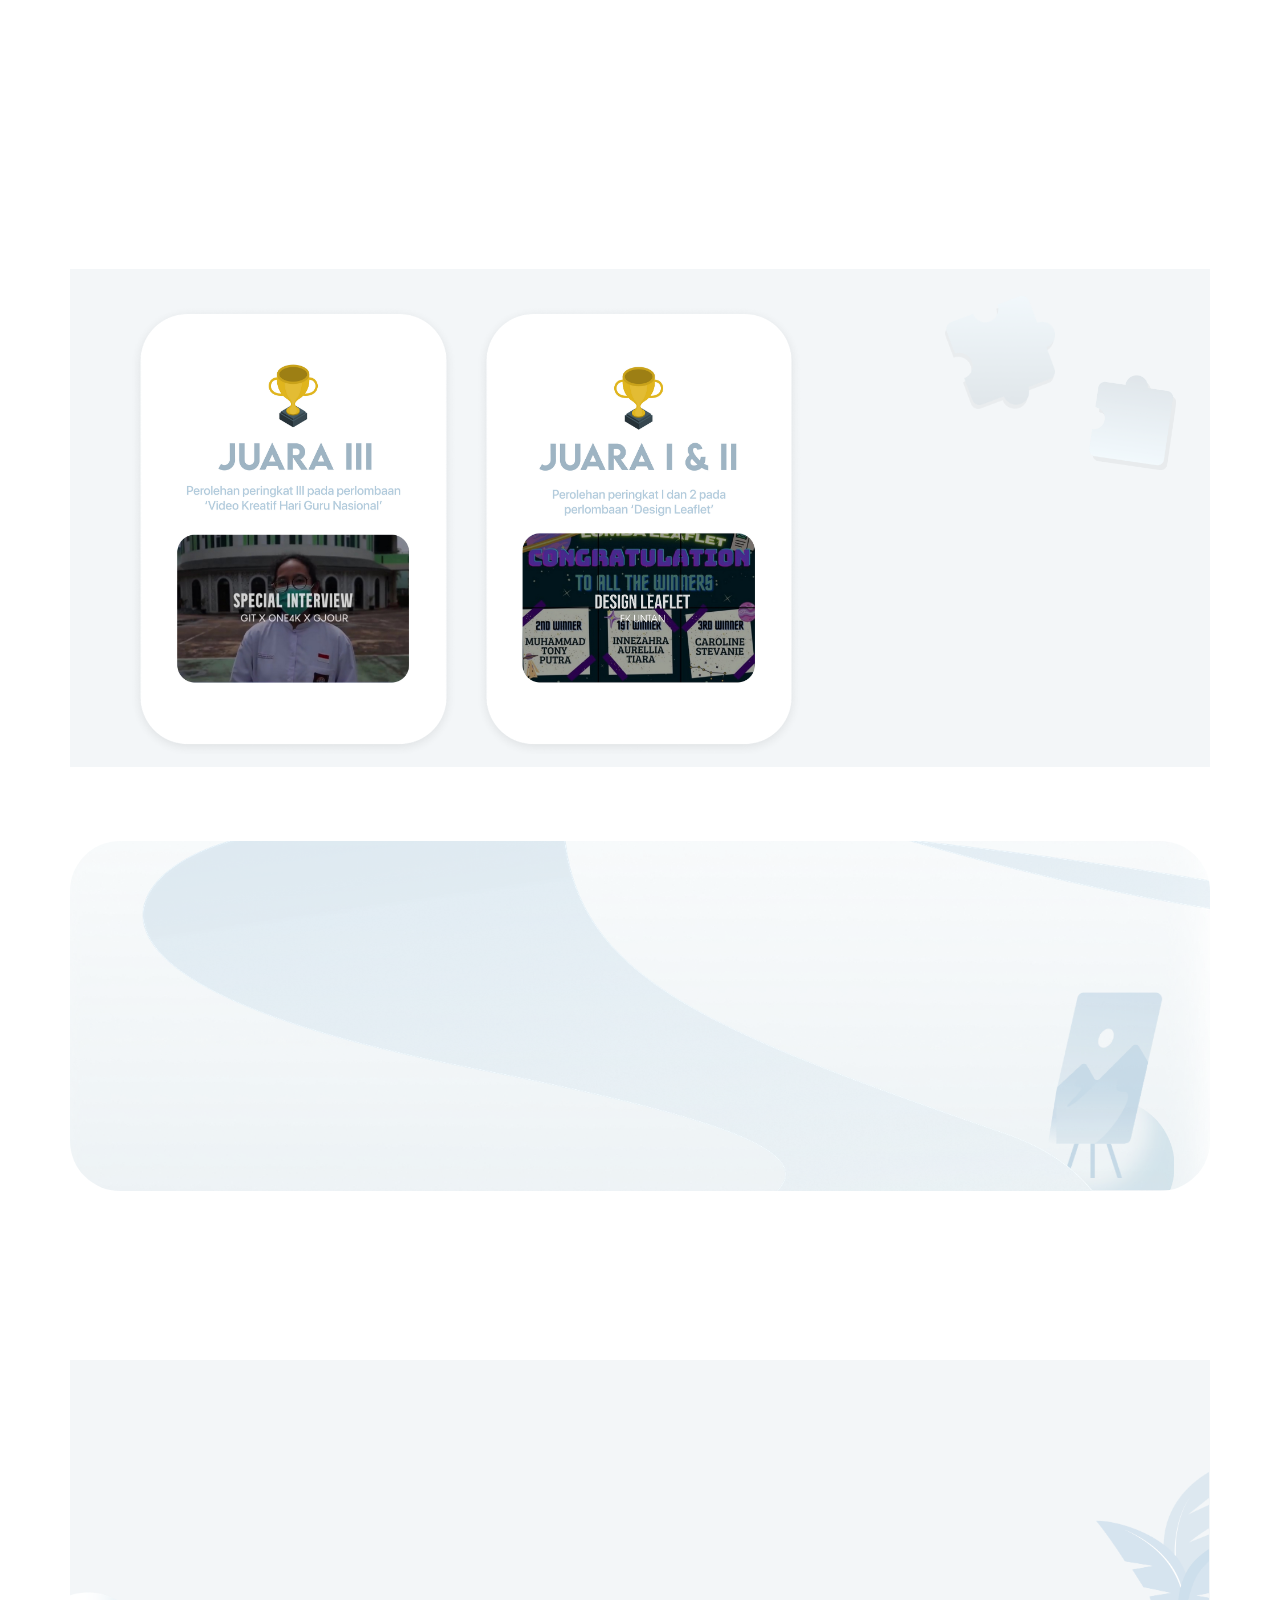
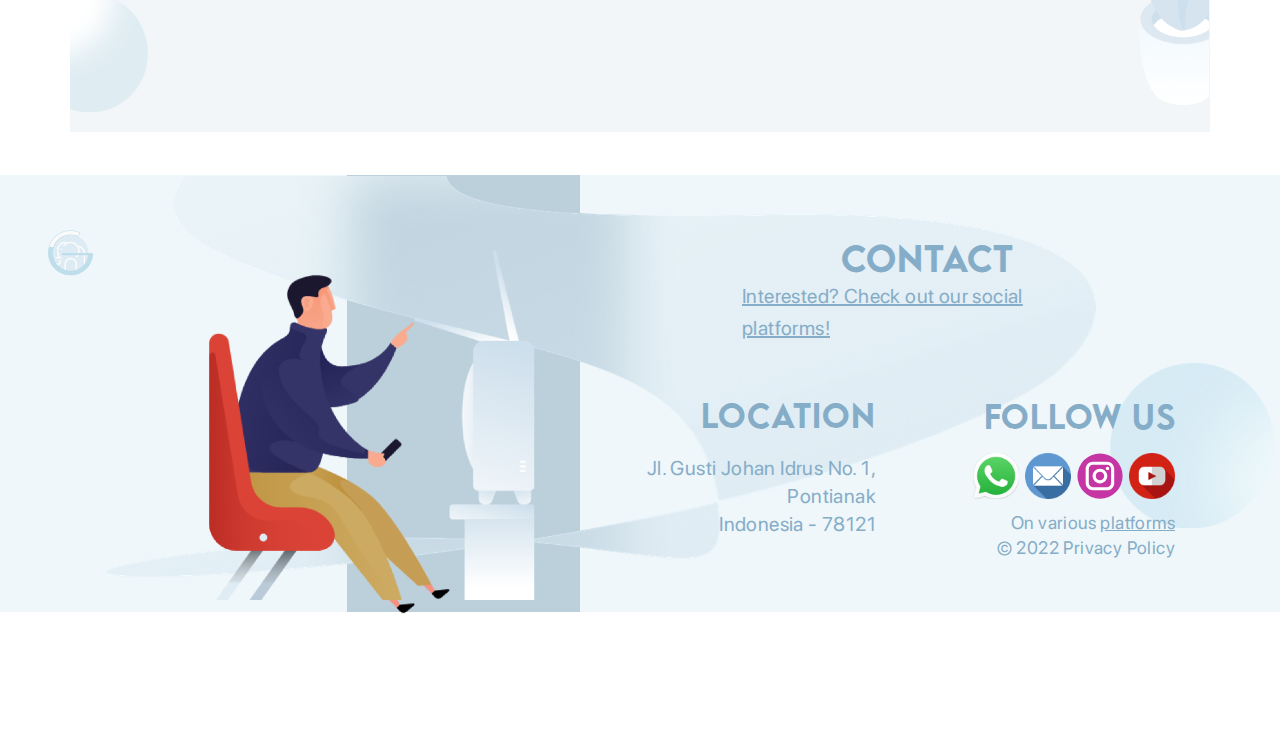
==== commit 6a26c7d8: "Update index.html" ====
--- a/index.html
+++ b/index.html
@@ -456,17 +456,6 @@
         <img class="u-image u-image-default u-image-3" src="images/Group27.png" alt="" data-image-width="2960" data-image-height="2524">
         <img class="u-image u-image-default u-preserve-proportions u-image-4" src="images/LogoGaneshaITClubNewVer..png" alt="" data-image-width="500" data-image-height="500">
         <img class="u-image u-image-contain u-image-default u-preserve-proportions u-image-5" src="images/Ellipse121.png" alt="" data-image-width="381" data-image-height="386" data-animation-name="customAnimationIn" data-animation-duration="4000">
-      </div></footer>
-    <section class="u-backlink u-clearfix u-grey-80">
-      <a class="u-link" href="https://nicepage.com/website-templates" target="_blank">
-        <span>Website Templates</span>
-      </a>
-      <p class="u-text">
-        <span>created with</span>
-      </p>
-      <a class="u-link" href="" target="_blank">
-        <span>Website Builder Software</span>
-      </a>. 
     </section>
   </body>
-</html>+</html>
